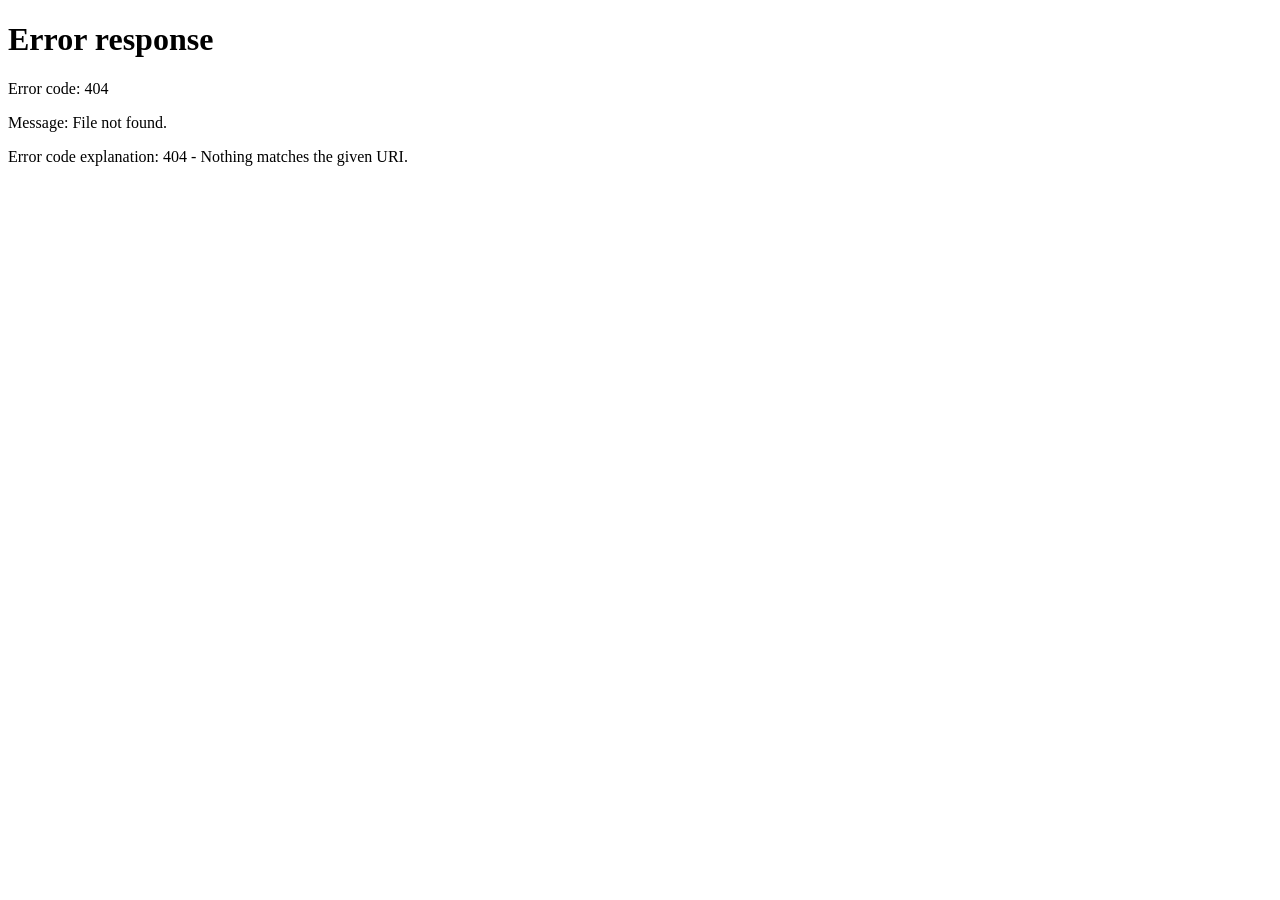
==== frontend-service/src/main/resources/static/index.html @ 2312885c "Add files via upload" ====
<!DOCTYPE html>
<html>
<head>
    <meta charset="UTF-8">
    <title>ITBook</title>
</head>
<body>
<script>
    const token = localStorage.getItem('token');
    if (token) {
        // Logged in - go to home/dashboard
        window.location.href = '/account.html';
    } else {
        // Not logged in - go to login
        window.location.href = '/login.html';
    }
</script>
</body>
</html>
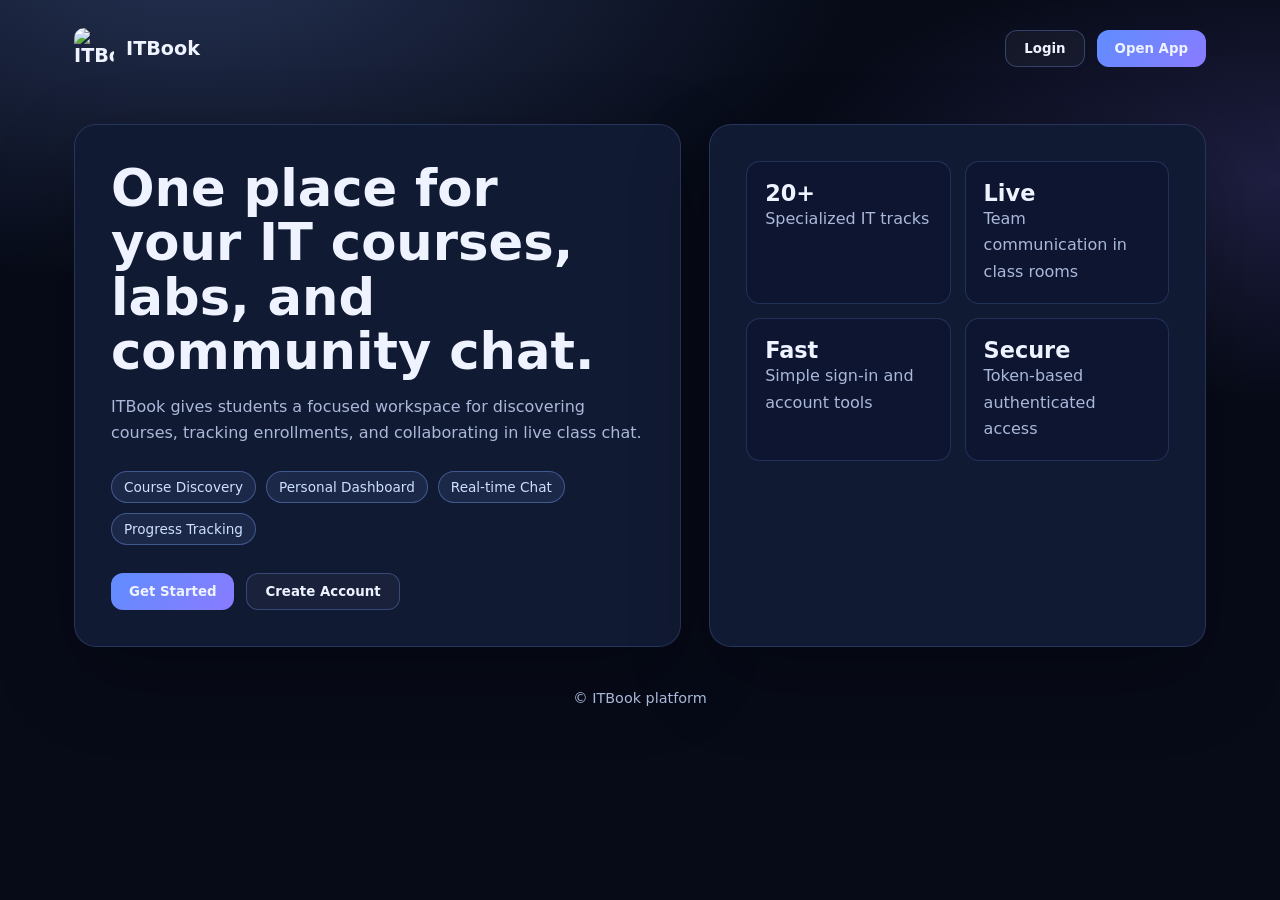
==== commit e83fcf78: "Rebuild frontend shell and auth flows with new HTML/JS" ====
--- a/frontend-service/src/main/resources/static/index.html
+++ b/frontend-service/src/main/resources/static/index.html
@@ -1,19 +1,74 @@
-<!DOCTYPE html>
-<html>
-<head>
-    <meta charset="UTF-8">
-    <title>ITBook</title>
-</head>
-<body>
-<script>
-    const token = localStorage.getItem('token');
-    if (token) {
-        // Logged in - go to home/dashboard
-        window.location.href = '/account.html';
-    } else {
-        // Not logged in - go to login
-        window.location.href = '/login.html';
-    }
-</script>
-</body>
-</html>+<!DOCTYPE html>
+<html lang="en">
+<head>
+  <meta charset="UTF-8">
+  <meta name="viewport" content="width=device-width, initial-scale=1.0">
+  <title>ITBook — Learn. Build. Ship.</title>
+  <link rel="icon" href="/img/logo.png" type="image/png"/>
+  <link rel="stylesheet" href="https://cdnjs.cloudflare.com/ajax/libs/font-awesome/6.4.0/css/all.min.css">
+  <style>
+    :root { --bg:#070b18; --panel:#111a33; --text:#eef3ff; --muted:#aab8da; --accent:#7aa2ff; }
+    *{box-sizing:border-box;margin:0;padding:0;font-family:Inter,system-ui,-apple-system,sans-serif}
+    body{min-height:100vh;color:var(--text);background:radial-gradient(1100px 550px at 15% -5%,rgba(122,162,255,.25),transparent 60%),radial-gradient(900px 400px at 100% 20%,rgba(138,123,255,.18),transparent 55%),var(--bg)}
+    .shell{max-width:1180px;margin:0 auto;padding:28px 24px 56px}
+    .nav{display:flex;justify-content:space-between;align-items:center;margin-bottom:56px}
+    .brand{display:flex;gap:12px;align-items:center;font-weight:700;font-size:1.2rem}
+    .brand img{width:40px;height:40px;border-radius:10px}
+    .links{display:flex;gap:12px}
+    .btn{border:1px solid rgba(122,162,255,.3);background:rgba(255,255,255,.04);color:var(--text);padding:10px 18px;border-radius:12px;cursor:pointer;font-weight:600}
+    .btn.primary{background:linear-gradient(135deg,#5f8dff,#8a7bff);border:none}
+    .hero{display:grid;grid-template-columns:1.1fr .9fr;gap:28px;align-items:stretch}
+    .panel{background:var(--panel);border:1px solid rgba(122,162,255,.2);border-radius:22px;padding:36px;box-shadow:0 30px 80px rgba(0,0,0,.28)}
+    h1{font-size:clamp(2rem,4vw,3.2rem);line-height:1.06;margin-bottom:16px}
+    p{color:var(--muted);line-height:1.65}
+    .chips{display:flex;gap:10px;flex-wrap:wrap;margin:24px 0}
+    .chip{font-size:.85rem;border:1px solid rgba(122,162,255,.4);color:#cfe0ff;padding:7px 12px;border-radius:999px;background:rgba(122,162,255,.1)}
+    .actions{display:flex;gap:12px;flex-wrap:wrap;margin-top:28px}
+    .stats{display:grid;grid-template-columns:repeat(2,1fr);gap:14px}
+    .card{padding:18px;background:#0d1530;border:1px solid rgba(122,162,255,.2);border-radius:14px}
+    .card b{font-size:1.4rem}
+    .foot{margin-top:40px;text-align:center;color:var(--muted);font-size:.9rem}
+    @media (max-width:880px){.hero{grid-template-columns:1fr}.shell{padding:20px}.panel{padding:26px}}
+  </style>
+</head>
+<body>
+  <div class="shell">
+    <header class="nav">
+      <div class="brand"><img src="/img/logo.png" alt="ITBook"> ITBook</div>
+      <div class="links">
+        <button class="btn" id="goLogin">Login</button>
+        <button class="btn primary" id="goCourses">Open App</button>
+      </div>
+    </header>
+
+    <main class="hero">
+      <section class="panel">
+        <h1>One place for your IT courses, labs, and community chat.</h1>
+        <p>ITBook gives students a focused workspace for discovering courses, tracking enrollments, and collaborating in live class chat.</p>
+        <div class="chips">
+          <span class="chip">Course Discovery</span>
+          <span class="chip">Personal Dashboard</span>
+          <span class="chip">Real-time Chat</span>
+          <span class="chip">Progress Tracking</span>
+        </div>
+        <div class="actions">
+          <button class="btn primary" id="heroStart">Get Started</button>
+          <button class="btn" id="heroSignup">Create Account</button>
+        </div>
+      </section>
+
+      <aside class="panel">
+        <div class="stats">
+          <div class="card"><b>20+</b><p>Specialized IT tracks</p></div>
+          <div class="card"><b>Live</b><p>Team communication in class rooms</p></div>
+          <div class="card"><b>Fast</b><p>Simple sign-in and account tools</p></div>
+          <div class="card"><b>Secure</b><p>Token-based authenticated access</p></div>
+        </div>
+      </aside>
+    </main>
+
+    <p class="foot">© ITBook platform</p>
+  </div>
+  <script src="/js/index.js"></script>
+</body>
+</html>
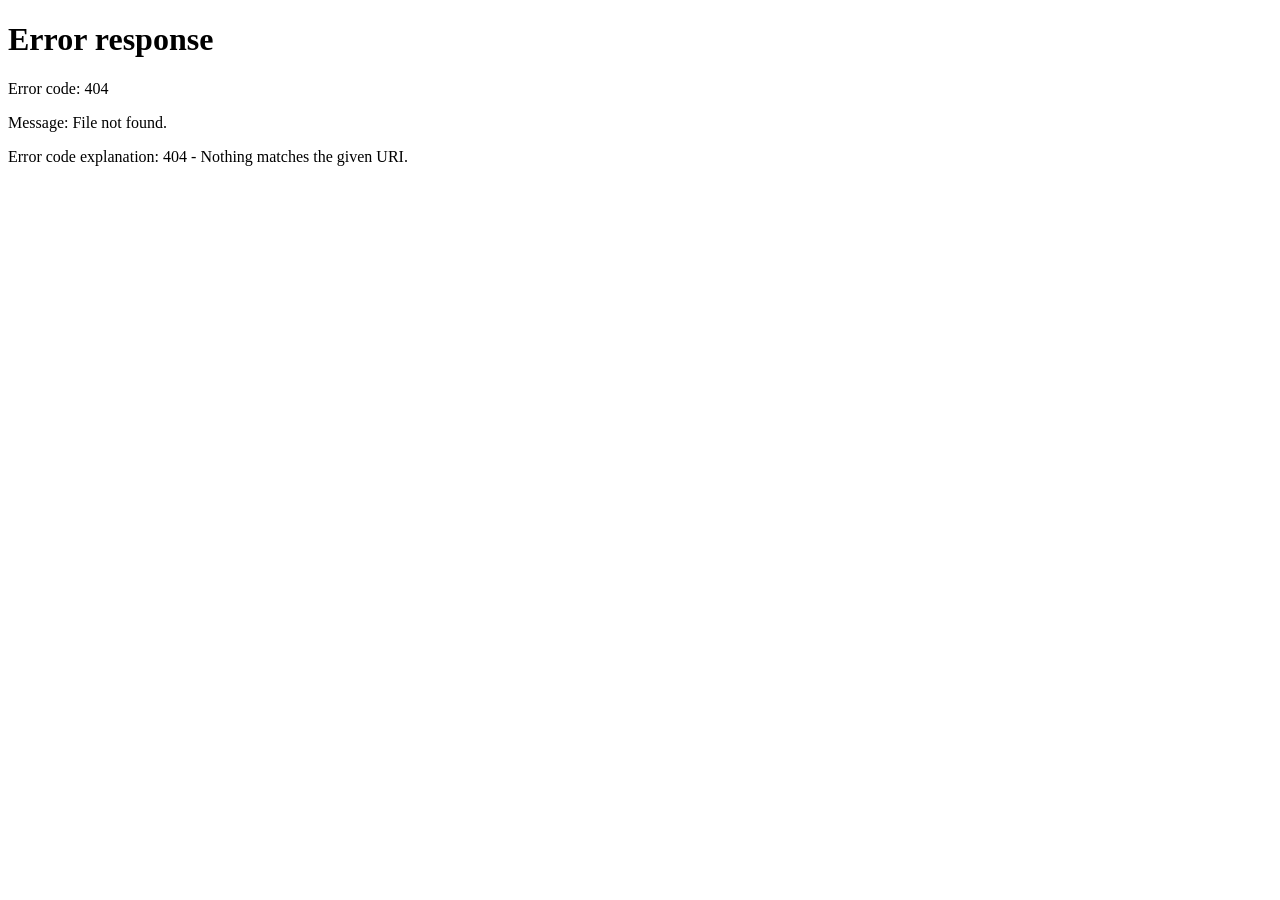
==== commit 0d86ef94: "Revert "Frontend redesign v2: dark theme CSS overhaul, landing page and auth client"" ====
--- a/frontend-service/src/main/resources/static/index.html
+++ b/frontend-service/src/main/resources/static/index.html
@@ -1,74 +1,19 @@
-<!DOCTYPE html>
-<html lang="en">
-<head>
-  <meta charset="UTF-8">
-  <meta name="viewport" content="width=device-width, initial-scale=1.0">
-  <title>ITBook — Learn. Build. Ship.</title>
-  <link rel="icon" href="/img/logo.png" type="image/png"/>
-  <link rel="stylesheet" href="https://cdnjs.cloudflare.com/ajax/libs/font-awesome/6.4.0/css/all.min.css">
-  <style>
-    :root { --bg:#070b18; --panel:#111a33; --text:#eef3ff; --muted:#aab8da; --accent:#7aa2ff; }
-    *{box-sizing:border-box;margin:0;padding:0;font-family:Inter,system-ui,-apple-system,sans-serif}
-    body{min-height:100vh;color:var(--text);background:radial-gradient(1100px 550px at 15% -5%,rgba(122,162,255,.25),transparent 60%),radial-gradient(900px 400px at 100% 20%,rgba(138,123,255,.18),transparent 55%),var(--bg)}
-    .shell{max-width:1180px;margin:0 auto;padding:28px 24px 56px}
-    .nav{display:flex;justify-content:space-between;align-items:center;margin-bottom:56px}
-    .brand{display:flex;gap:12px;align-items:center;font-weight:700;font-size:1.2rem}
-    .brand img{width:40px;height:40px;border-radius:10px}
-    .links{display:flex;gap:12px}
-    .btn{border:1px solid rgba(122,162,255,.3);background:rgba(255,255,255,.04);color:var(--text);padding:10px 18px;border-radius:12px;cursor:pointer;font-weight:600}
-    .btn.primary{background:linear-gradient(135deg,#5f8dff,#8a7bff);border:none}
-    .hero{display:grid;grid-template-columns:1.1fr .9fr;gap:28px;align-items:stretch}
-    .panel{background:var(--panel);border:1px solid rgba(122,162,255,.2);border-radius:22px;padding:36px;box-shadow:0 30px 80px rgba(0,0,0,.28)}
-    h1{font-size:clamp(2rem,4vw,3.2rem);line-height:1.06;margin-bottom:16px}
-    p{color:var(--muted);line-height:1.65}
-    .chips{display:flex;gap:10px;flex-wrap:wrap;margin:24px 0}
-    .chip{font-size:.85rem;border:1px solid rgba(122,162,255,.4);color:#cfe0ff;padding:7px 12px;border-radius:999px;background:rgba(122,162,255,.1)}
-    .actions{display:flex;gap:12px;flex-wrap:wrap;margin-top:28px}
-    .stats{display:grid;grid-template-columns:repeat(2,1fr);gap:14px}
-    .card{padding:18px;background:#0d1530;border:1px solid rgba(122,162,255,.2);border-radius:14px}
-    .card b{font-size:1.4rem}
-    .foot{margin-top:40px;text-align:center;color:var(--muted);font-size:.9rem}
-    @media (max-width:880px){.hero{grid-template-columns:1fr}.shell{padding:20px}.panel{padding:26px}}
-  </style>
-</head>
-<body>
-  <div class="shell">
-    <header class="nav">
-      <div class="brand"><img src="/img/logo.png" alt="ITBook"> ITBook</div>
-      <div class="links">
-        <button class="btn" id="goLogin">Login</button>
-        <button class="btn primary" id="goCourses">Open App</button>
-      </div>
-    </header>
-
-    <main class="hero">
-      <section class="panel">
-        <h1>One place for your IT courses, labs, and community chat.</h1>
-        <p>ITBook gives students a focused workspace for discovering courses, tracking enrollments, and collaborating in live class chat.</p>
-        <div class="chips">
-          <span class="chip">Course Discovery</span>
-          <span class="chip">Personal Dashboard</span>
-          <span class="chip">Real-time Chat</span>
-          <span class="chip">Progress Tracking</span>
-        </div>
-        <div class="actions">
-          <button class="btn primary" id="heroStart">Get Started</button>
-          <button class="btn" id="heroSignup">Create Account</button>
-        </div>
-      </section>
-
-      <aside class="panel">
-        <div class="stats">
-          <div class="card"><b>20+</b><p>Specialized IT tracks</p></div>
-          <div class="card"><b>Live</b><p>Team communication in class rooms</p></div>
-          <div class="card"><b>Fast</b><p>Simple sign-in and account tools</p></div>
-          <div class="card"><b>Secure</b><p>Token-based authenticated access</p></div>
-        </div>
-      </aside>
-    </main>
-
-    <p class="foot">© ITBook platform</p>
-  </div>
-  <script src="/js/index.js"></script>
-</body>
-</html>
+<!DOCTYPE html>
+<html>
+<head>
+    <meta charset="UTF-8">
+    <title>ITBook</title>
+</head>
+<body>
+<script>
+    const token = localStorage.getItem('token');
+    if (token) {
+        // Logged in - go to home/dashboard
+        window.location.href = '/courses.html';
+    } else {
+        // Not logged in - go to login
+        window.location.href = '/login.html';
+    }
+</script>
+</body>
+</html>
